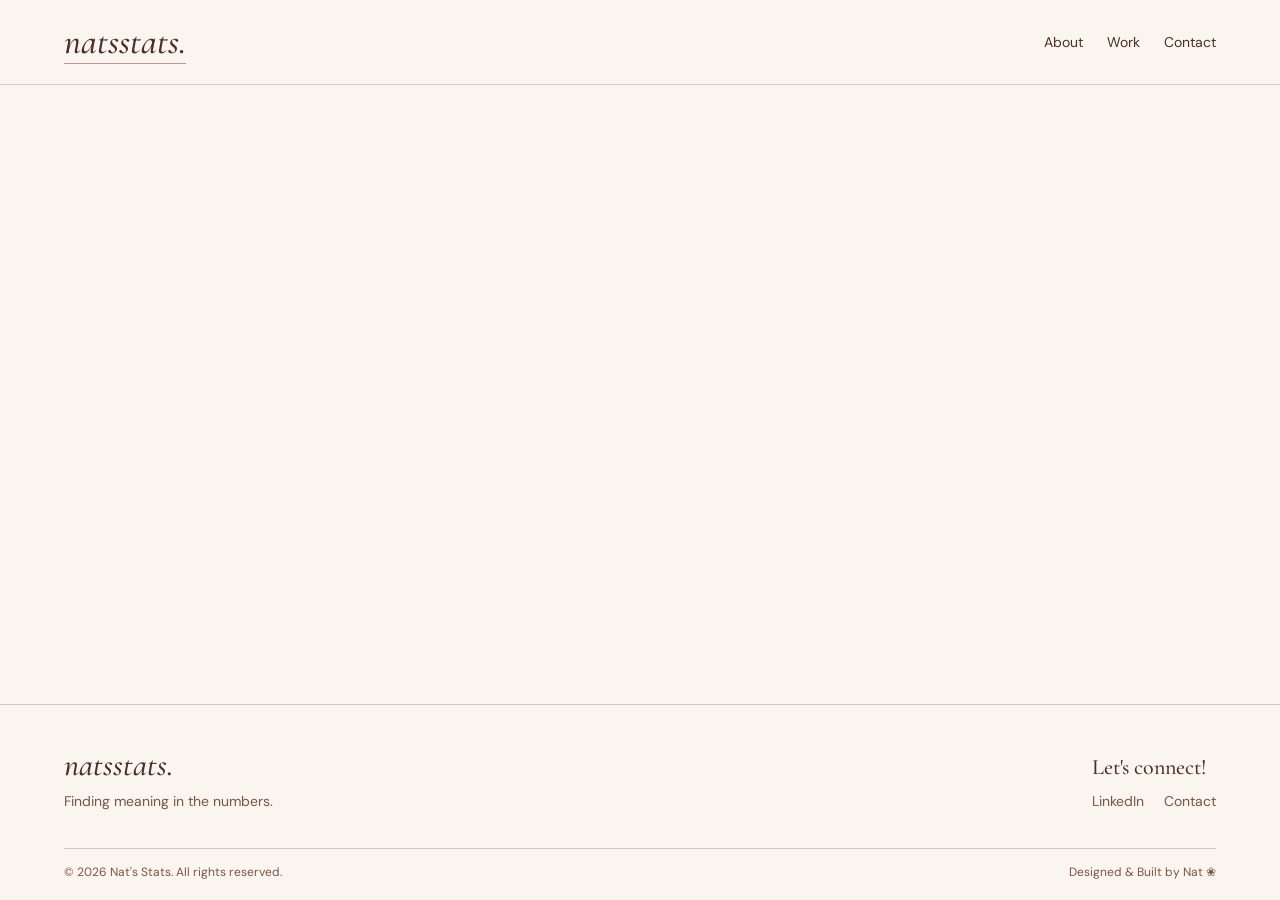
==== about.html @ cbc07042 "Main Page Format Done All pages look cohesive, have a header and footer" ====
<!DOCTYPE html>
<html lang="en">

<head>
    <meta charset="UTF-8">
    <meta name="viewport" content="width=device-width, initial-scale=1.0">

    <title>Nat's Stats | About</title>

    <link rel="stylesheet" href="/style.css">
</head>

<body>

    <div id="header"></div>

    <main>

        <!-- do stuff here -->

    </main>

    <div id="footer"></div>
    <script src="/script.js"></script>

</body>

</html>
---- style.css ----
/*
Custom Properties
*/
@import url('https://fonts.googleapis.com/css2?family=Cormorant+Garamond:ital,wght@0,400;0,500;0,600;0,700;1,400;1,500;1,600&family=DM+Sans:wght@400;500;600;700&display=swap');

:root {
    --dark-brown: #4A3028;
    --brown: #795548;
    --oat: #D8C9BC;
    --pink: #C58F9B;
    --light-pink: #EBD0D5;
    --cream: #FAF5EF;
    --white: #FFFDFC;

    --font-heading: 'Cormorant Garamond', serif;
    --font-body: 'DM Sans', sans-serif;

    --max-width: 1200px;
}

* {
    box-sizing: border-box;
}

body {
    margin: 0;
    background-color: var(--cream);
    color: var(--brown);
    font-family: var(--font-body);

    min-height: 100vh;
    display: flex;
    flex-direction: column;
}

main {
    flex: 1;
}

h1, h2, h3, h4 {
    font-family: var(--font-heading);
    color: var(--dark-brown);
    font-weight: 500;
}

a {
    color: inherit;
    text-decoration: none;
}

.container {
    max-width: var(--max-width);
    margin: 0 auto;
    padding: 0 24px;
}

/*
Header
*/

.site-header {
    border-bottom: 1px solid var(--oat);
}

.header-inner {
    display: flex;
    justify-content: space-between;
    align-items: center;
    padding-top: 20px;
    padding-bottom: 20px;
}

/*
logo
*/
.logo {
    font-family: var(--font-heading);
    font-size: 36px;
    font-weight: 500;
    font-style: italic;
    color: var(--dark-brown);

    border-bottom: 1px solid var(--pink);
}

/*
Navigation
*/

.navbar {
    display: flex;
    align-items: center;
    gap: 24px;
}

.navbar a {
    font-family: var(--font-body);
    font-size: 14px;
    color: var(--dark-brown);
    transition: color 0.2s ease;
}

.navbar a:hover {
    color: var(--brown);
    text-decoration: underline;
    text-decoration-color: var(--pink);
    text-underline-offset: 5px;
}

/*
Footer
*/

.site-footer {
    background-color: var(--cream);
    border-top: 1px solid var(--oat);
    padding: 40px 0 20px;
}

.footer-inner {
    display: flex;
    justify-content: space-between;
    align-items: center;
    gap: 30px;
    padding-bottom: 30px;
}

/*
Footer Branding
*/

.footer-logo {
    font-family: var(--font-heading);
    font-size: 32px;
    font-weight: 500;
    font-style: italic;
    color: var(--dark-brown);
}

.footer-brand p {
    font-size: 14px;
    margin: 8px 0;
}

/*
Footer Social Links
*/

.footer-socials h3 {
    font-size: 22px;
    margin: 0 0 12px;
}

.social-links {
    display: flex;
    gap: 20px;
}

.social-links a {
    font-size: 14px;
    color: var(--brown);
    transition: color 0.2s ease;
}

.social-links a:hover {
    color: var(--dark-brown);
    text-decoration: underline;
    text-decoration-color: var(--pink);
    text-underline-offset: 5px;
}

/*
Footer Bottom
*/

.footer-bottom {
    display: flex;
    justify-content: space-between;
    align-items: center;
    border-top: 1px solid var(--oat);
    padding-top: 15px;
    font-size: 12px;
}

.footer-bottom p {
    margin: 0;
}

/*
Hero
*/

.hero {
    text-align: center;
    padding: 80px 0;
}

.hero h1 {
    font-size: 60px;
    margin: 0 0 20px;
}

.hero p {
    font-size: 18px;
    line-height: 1.6;
}

.hero-image {
    width: 500px;
    max-width: 100%;
    height: auto;
    border-radius: 4px;
}


/*
Mobile
*/

@media (max-width: 600px) {
    .header-inner {
        flex-direction: column;
        gap: 16px;
    }

    .navbar {
        gap: 20px;
    }

    .logo {
        font-size: 32px;
    }

    .hero {
        padding: 50px 0;
    }

    .hero h1 {
        font-size: 42px;
    }

@media (max-width: 600px) {
    .footer-inner {
        flex-direction: column;
        text-align: center;
        gap: 24px;
    }

    .social-links {
        justify-content: center;
        flex-wrap: wrap;
    }

    .footer-bottom {
        flex-direction: column;
        text-align: center;
        gap: 10px;
    }

}
}
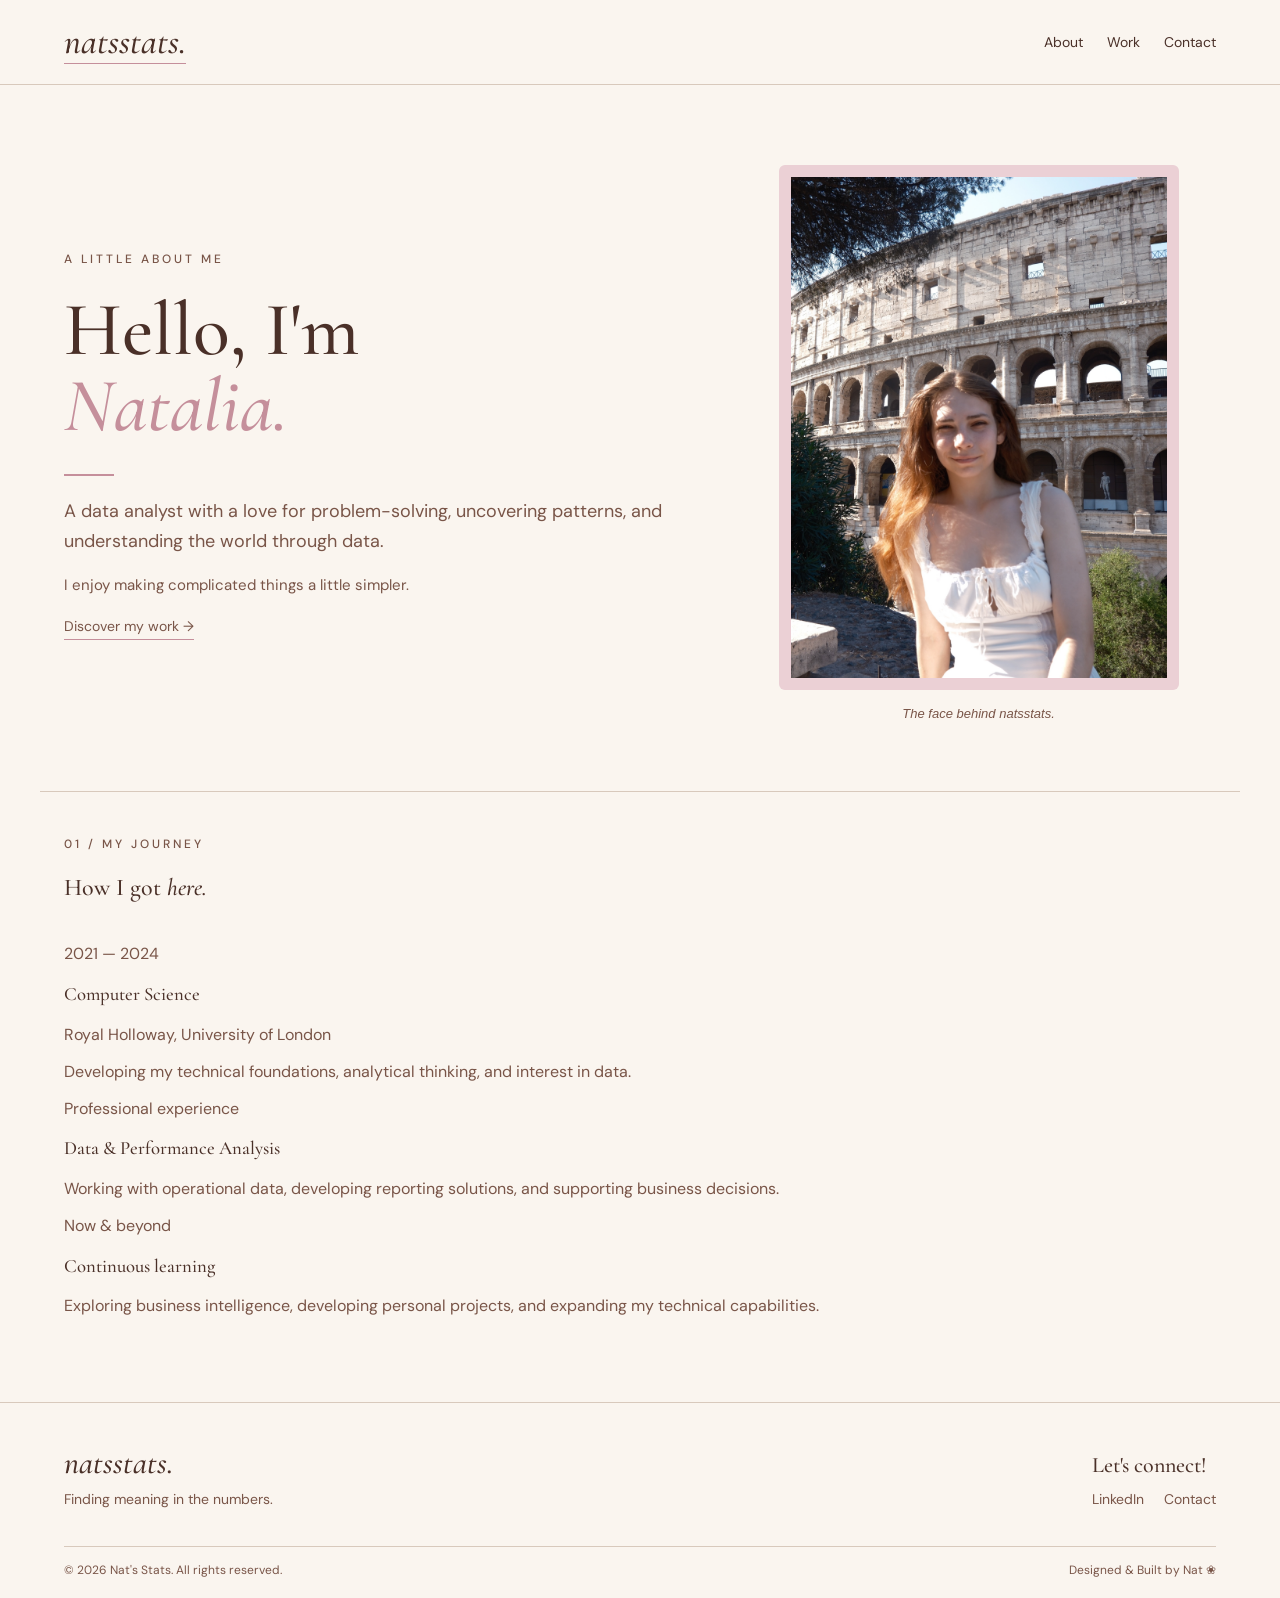
==== commit ffd7b381: "Added About Me section Picture, name, fix my journey 01 later" ====
--- a/about.html
+++ b/about.html
@@ -1,3 +1,4 @@
+
 <!DOCTYPE html>
 <html lang="en">
 
@@ -5,9 +6,9 @@
     <meta charset="UTF-8">
     <meta name="viewport" content="width=device-width, initial-scale=1.0">
 
-    <title>Nat's Stats | About</title>
+    <title>Nat's Stats | About Me</title>
 
-    <link rel="stylesheet" href="/style.css">
+    <link rel="stylesheet" href="style.css">
 </head>
 
 <body>
@@ -16,13 +17,144 @@
 
     <main>
 
-        <!-- do stuff here -->
+        <section class="about-hero container">
+
+            <div class="about-hero-content">
+
+                <span class="section-label">
+                    A little about me
+                </span>
+
+                <h1>
+                    Hello, I'm<br>
+                    <em>Natalia.</em>
+                </h1>
+
+                <div class="section-divider"></div>
+
+                <p class="about-lead">
+                    A data analyst with a love for problem-solving,
+                    uncovering patterns, and understanding the world
+                    through data.
+                </p>
+
+                <p>
+                    I enjoy making complicated things a little simpler.
+                </p>
+
+                <a href="projects.html" class="about-link">
+                    Discover my work →
+                </a>
+
+            </div>
+
+            <figure class="about-portrait">
+
+                <div class="portrait-frame">
+                    <img src="Pictures/natpic0.jpg"
+                         alt="Nat">
+                </div>
+
+                <figcaption>
+                    The face behind natsstats.
+                </figcaption>
+
+            </figure>
+
+        </section>
+
+
+        <section class="journey-section container">
+
+            <div class="journey-heading">
+
+                <span class="section-label">
+                    01 / My journey
+                </span>
+
+                <h2>How I got <em>here.</em></h2>
+
+            </div>
+
+            <div class="journey-layout">
+
+                <!-- AMELIA FLOWER ICON 1 HERE -->
+
+                <div class="journey-illustration">
+
+                    <img src="Pictures/flowericon1.jpg"
+                         alt="">
+
+                </div>
+
+
+                <div class="journey-timeline">
+
+                    <article class="journey-item">
+
+                        <span class="journey-date">
+                            2021 — 2024
+                        </span>
+
+                        <h3>Computer Science</h3>
+
+                        <span class="journey-subtitle">
+                            Royal Holloway, University of London
+                        </span>
+
+                        <p>
+                            Developing my technical foundations,
+                            analytical thinking, and interest in data.
+                        </p>
+
+                    </article>
+
+
+                    <article class="journey-item">
+
+                        <span class="journey-date">
+                            Professional experience
+                        </span>
+
+                        <h3>Data & Performance Analysis</h3>
+
+                        <p>
+                            Working with operational data,
+                            developing reporting solutions, and
+                            supporting business decisions.
+                        </p>
+
+                    </article>
+
+
+                    <article class="journey-item">
+
+                        <span class="journey-date">
+                            Now & beyond
+                        </span>
+
+                        <h3>Continuous learning</h3>
+
+                        <p>
+                            Exploring business intelligence,
+                            developing personal projects, and
+                            expanding my technical capabilities.
+                        </p>
+
+                    </article>
+
+                </div>
+
+            </div>
+
+        </section>
 
     </main>
 
     <div id="footer"></div>
-    <script src="/script.js"></script>
+
+    <script src="script.js"></script>
 
 </body>
 
-</html>+</html>
--- a/style.css
+++ b/style.css
@@ -213,6 +213,208 @@
 }
 
 
+
+/*
+Contact Page
+*/
+
+.contact-section {
+    padding: 80px 0;
+}
+
+.contact-intro {
+    max-width: 650px;
+    margin: 0 auto 50px;
+    text-align: center;
+}
+
+.section-label {
+    font-family: var(--font-body);
+    font-size: 12px;
+    font-weight: 500;
+    text-transform: uppercase;
+    letter-spacing: 3px;
+    color: var(--brown);
+}
+
+.contact-intro h1 {
+    font-size: 64px;
+    margin: 16px 0;
+}
+
+.section-divider {
+    width: 50px;
+    height: 2px;
+    background-color: var(--pink);
+    margin: 24px auto;
+}
+
+.contact-intro p {
+    font-size: 17px;
+    line-height: 1.8;
+}
+
+
+/*
+Contact Cards
+*/
+
+.contact-grid {
+    display: grid;
+    grid-template-columns: repeat(2, 1fr);
+    gap: 24px;
+    max-width: 850px;
+    margin: 0 auto;
+}
+
+.contact-card {
+    display: flex;
+    flex-direction: column;
+    align-items: center;
+    text-align: center;
+
+    background-color: var(--white);
+    border: 1px solid var(--oat);
+    border-radius: 4px;
+
+    padding: 40px 24px;
+
+    transition: transform 0.25s ease,
+                border-color 0.25s ease,
+                box-shadow 0.25s ease;
+}
+
+.contact-card:hover {
+    transform: translateY(-4px);
+    border-color: var(--pink);
+    box-shadow: 0 8px 24px rgba(74, 48, 40, 0.06);
+}
+
+.contact-card h2 {
+    font-size: 32px;
+    margin: 0 0 12px;
+}
+
+.contact-card p {
+    font-size: 14px;
+    line-height: 1.6;
+    margin: 0 0 24px;
+}
+
+.contact-link {
+    font-size: 14px;
+    margin-top: auto;
+    padding-bottom: 4px;
+    border-bottom: 1px solid var(--pink);
+}
+
+.contact-card:focus-visible {
+    outline: 2px solid var(--brown);
+    outline-offset: 4px;
+}
+
+
+/*
+About Me
+*/
+
+.about-hero {
+    display: grid;
+    grid-template-columns: 1.3fr 1fr;
+    align-items: center;
+    gap: 60px;
+
+    padding-top: 80px;
+    padding-bottom: 70px;
+}
+
+.about-hero-content {
+    max-width: 600px;
+}
+
+.about-hero-content h1 {
+    font-size: 76px;
+    line-height: 1;
+    margin: 24px 0;
+}
+
+.about-hero-content h1 em {
+    color: var(--pink);
+    font-style: italic;
+}
+
+.about-hero-content .section-divider {
+    margin: 30px 0 20px;
+}
+
+.about-hero-content p {
+    font-size: 15px;
+    line-height: 1.7;
+    margin: 0 0 16px;
+}
+
+.about-hero-content .about-lead {
+    font-size: 18px;
+    line-height: 1.7;
+}
+
+.about-link {
+    display: inline-block;
+
+    font-size: 14px;
+    padding-bottom: 4px;
+    border-bottom: 1px solid var(--pink);
+
+    transition: color 0.2s ease;
+}
+
+.about-link:hover {
+    color: var(--dark-brown);
+}
+
+.journey-section {
+    border-top: 1px solid var(--oat);
+
+    padding-top: 40px;
+    padding-bottom: 70px;
+}
+
+/*
+About Me - Picture
+*/
+
+.about-portrait {
+    width: 100%;
+    max-width: 400px;
+    margin: 0 auto;
+}
+
+.portrait-frame {
+    background-color: var(--light-pink);
+    padding: 12px;
+    border-radius: 6px;
+}
+
+.portrait-frame img {
+    display: block;
+    width: 100%;
+    aspect-ratio: 3 / 4;
+
+    object-fit: cover;
+    object-position: center;
+
+    background-color: var(--white);
+}
+
+.about-portrait figcaption {
+    font-size: 13px;
+    font-style: italic;
+    text-align: center;
+
+    margin-top: 16px;
+}
+
+
 /*
 Mobile
 */
@@ -239,7 +441,6 @@
         font-size: 42px;
     }
 
-@media (max-width: 600px) {
     .footer-inner {
         flex-direction: column;
         text-align: center;
@@ -257,5 +458,75 @@
         gap: 10px;
     }
 
-}
+    .contact-section {
+        padding: 50px 0;
+    }
+
+    .contact-intro h1 {
+        font-size: 44px;
+    }
+
+    .contact-intro p {
+        font-size: 15px;
+    }
+
+    .contact-grid {
+        grid-template-columns: 1fr;
+        gap: 16px;
+    }
+
+    .contact-card {
+        padding: 30px 20px;
+    }
+
+    .about-hero {
+        grid-template-columns: 1fr;
+        gap: 35px;
+
+        padding-top: 50px;
+        padding-bottom: 50px;
+    }
+
+    .about-hero-content h1 {
+        font-size: 56px;
+    }
+
+    .about-hero-content .about-lead {
+        font-size: 16px;
+    }
+
+    .about-portrait {
+        max-width: 280px;
+    }
+
+    .journey-section {
+        padding-top: 30px;
+        padding-bottom: 50px;
+    }
+
+    .journey-heading h2 {
+        font-size: 36px;
+    }
+
+    .journey-layout {
+        grid-template-columns: 1fr;
+        gap: 30px;
+    }
+
+    .journey-illustration img {
+        max-width: 140px;
+    }
+
+    .journey-item {
+        padding-left: 16px;
+    }
+
+    .journey-item h3 {
+        font-size: 18px;
+    }
+
+    .journey-item p {
+        font-size: 14px;
+    }
+
 }
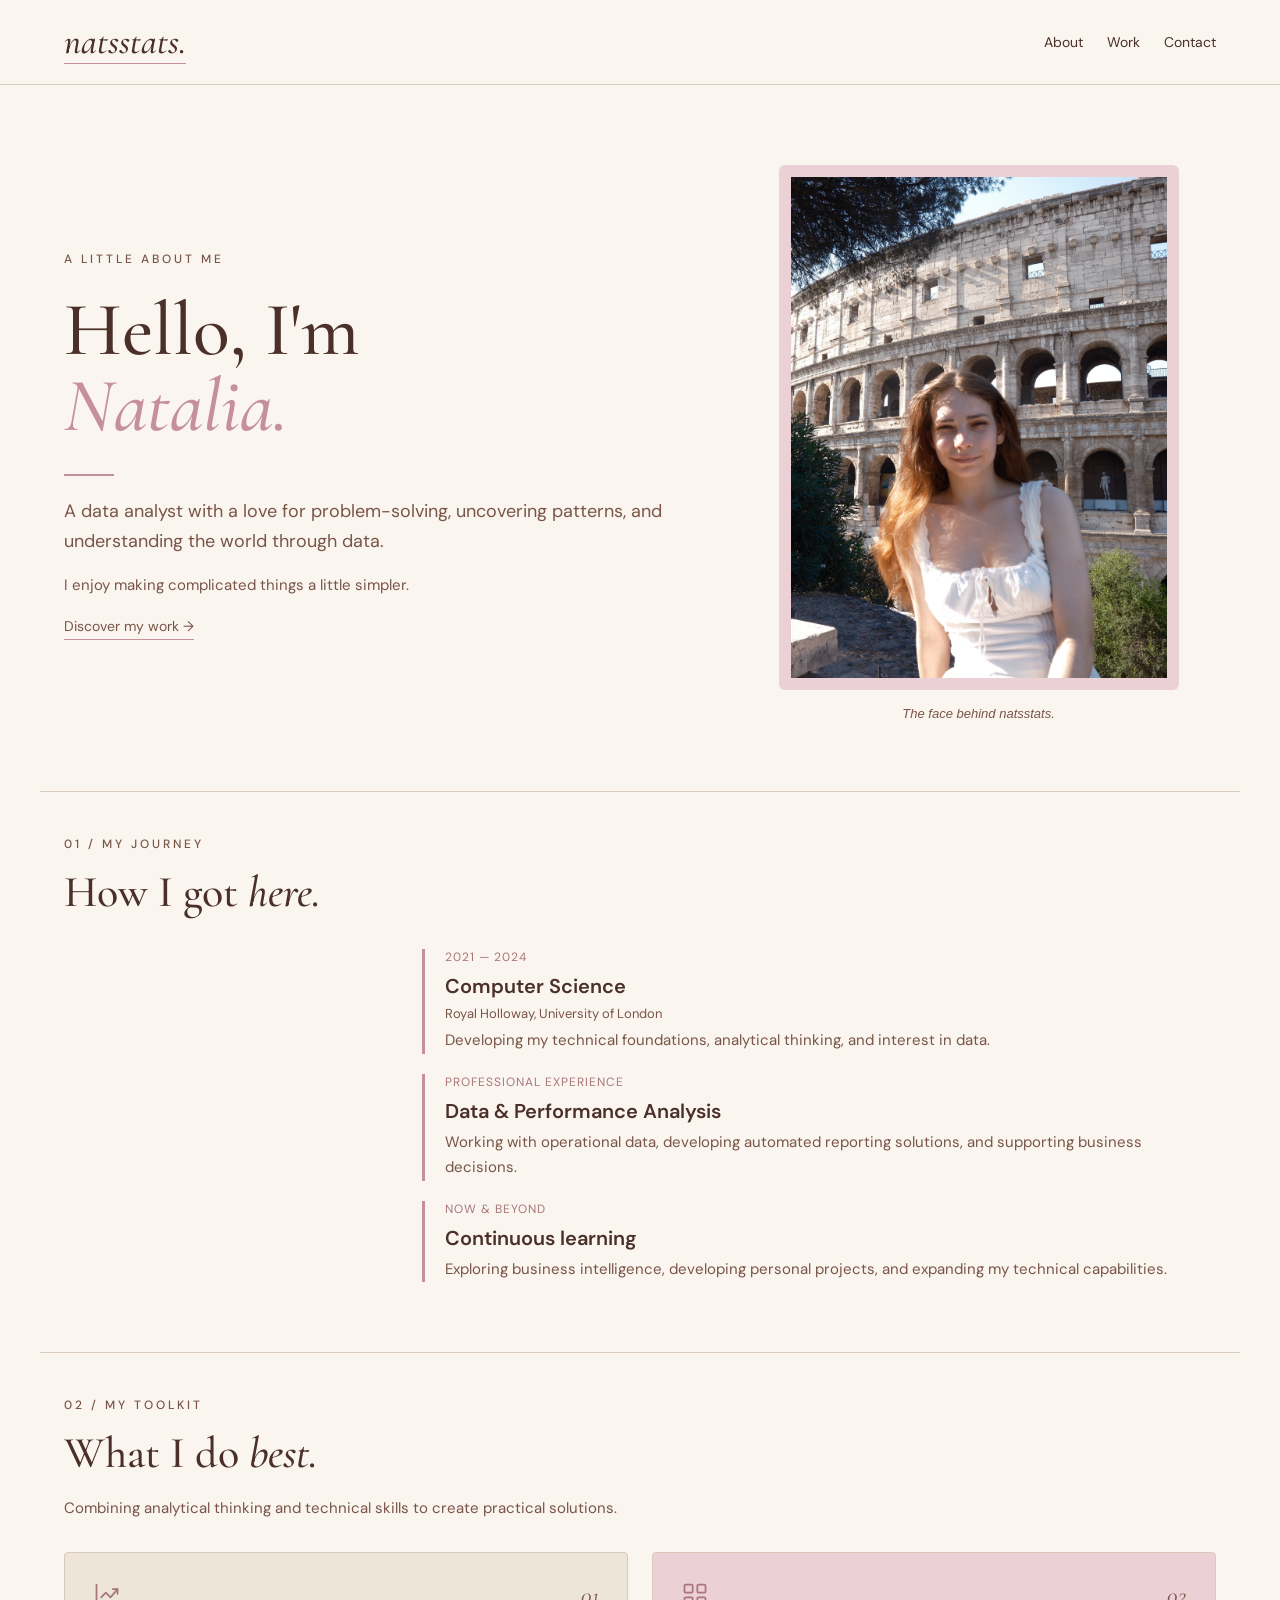
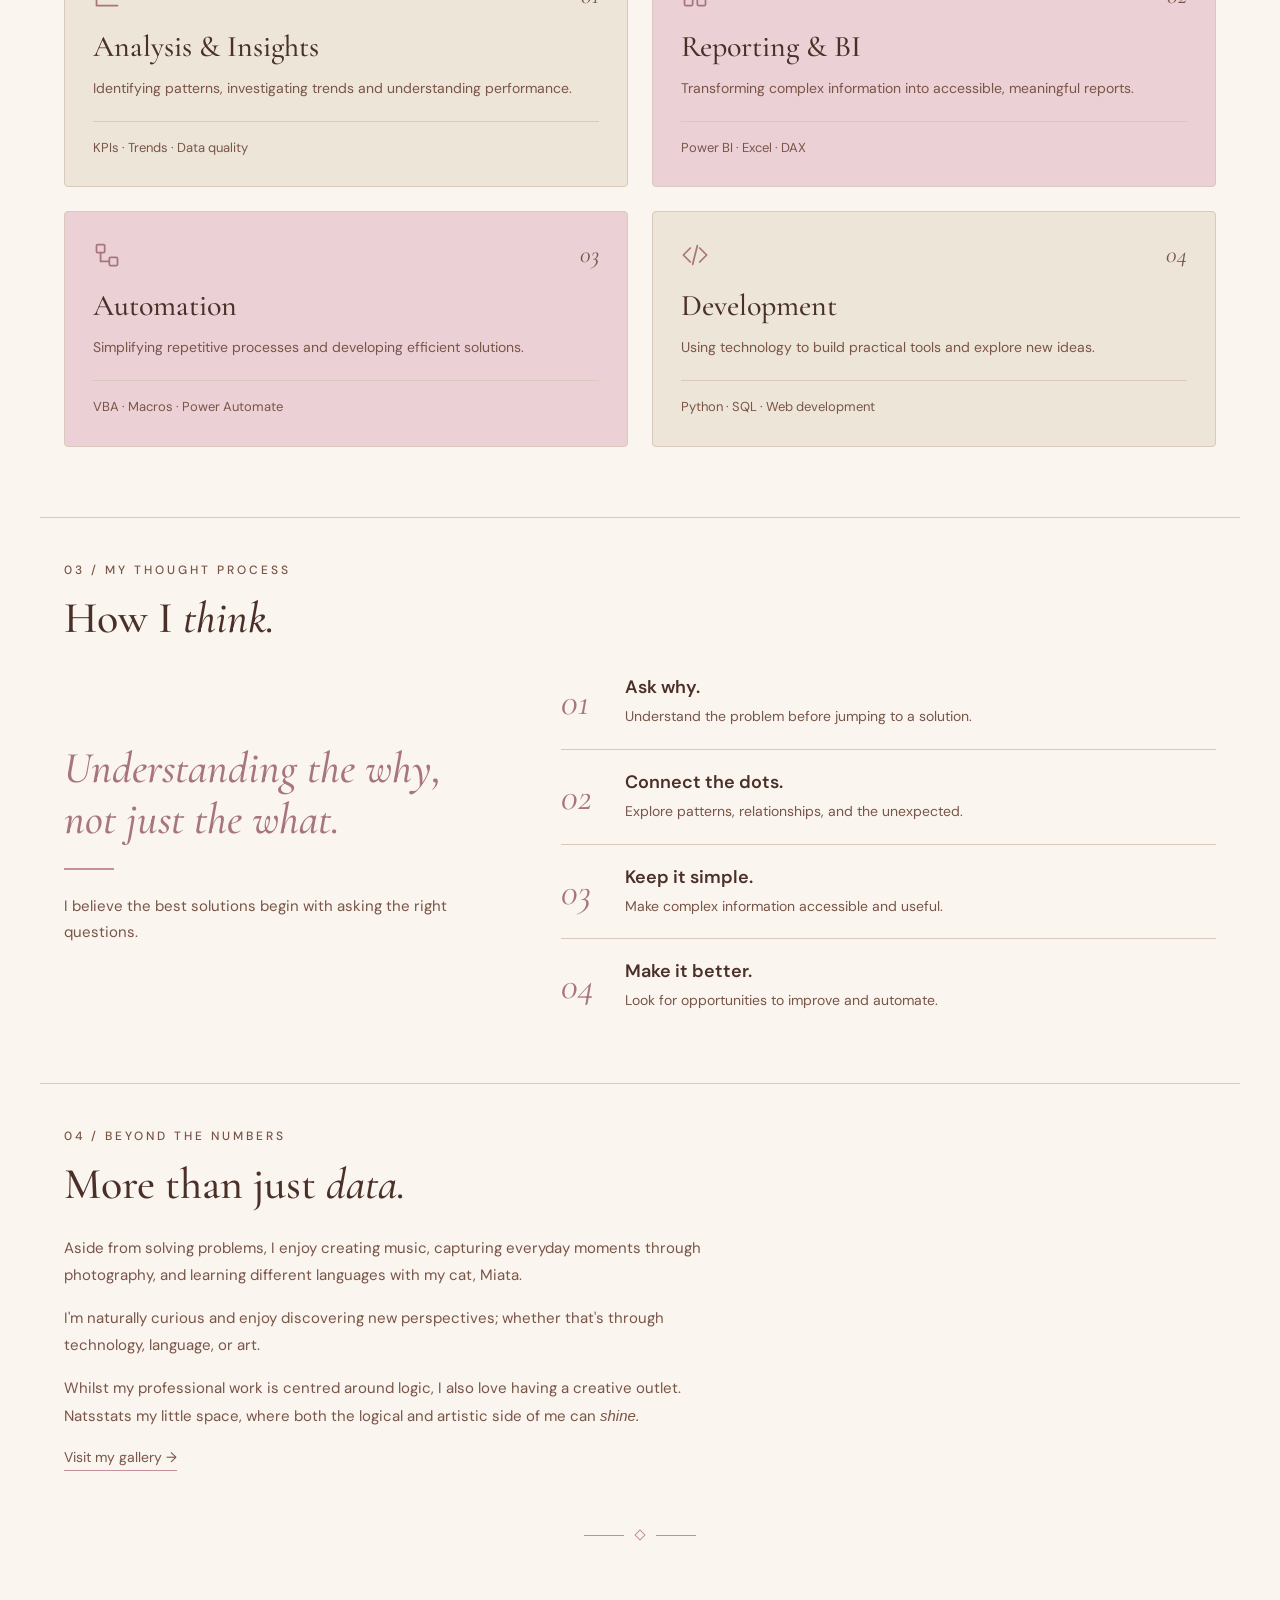
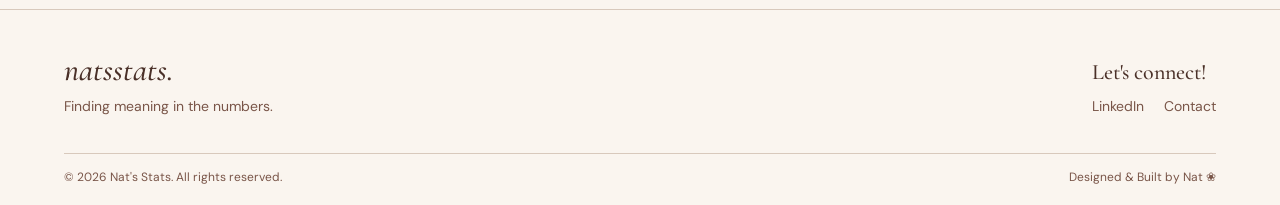
==== commit 3f76cf6e: "About Me updated Just needs two icons" ====
--- a/about.html
+++ b/about.html
@@ -120,7 +120,7 @@
 
                         <p>
                             Working with operational data,
-                            developing reporting solutions, and
+                            developing automated reporting solutions, and
                             supporting business decisions.
                         </p>
 
@@ -149,6 +149,294 @@
 
         </section>
 
+        <section class="about-section container">
+
+            <div class="about-section-heading">
+
+                <span class="section-label">
+                    02 / My toolkit
+                </span>
+
+                <h2>What I do <em>best.</em></h2>
+
+                <p>
+                    Combining analytical thinking and technical
+                    skills to create practical solutions.
+                </p>
+
+            </div>
+
+            <div class="toolkit-grid">
+
+                <article class="toolkit-card">
+
+                    <div class="toolkit-card-top">
+
+                        <svg class="toolkit-icon" viewBox="0 0 24 24"
+                            aria-hidden="true">
+                            <path d="M3 3v18h18"/>
+                            <path d="m7 14 4-4 4 4 6-7"/>
+                            <path d="M17 7h4v4"/>
+                        </svg>
+
+                        <span class="toolkit-number">01</span>
+
+                    </div>
+
+                    <h3>Analysis &amp; Insights</h3>
+
+                    <p>
+                        Identifying patterns, investigating trends
+                        and understanding performance.
+                    </p>
+
+                    <div class="toolkit-skills">
+                        KPIs · Trends · Data quality
+                    </div>
+
+                </article>
+
+
+                <article class="toolkit-card">
+
+                    <div class="toolkit-card-top">
+
+                        <svg class="toolkit-icon" viewBox="0 0 24 24"
+                            aria-hidden="true">
+                            <rect x="3" y="3" width="7" height="7" rx="1"/>
+                            <rect x="14" y="3" width="7" height="7" rx="1"/>
+                            <rect x="3" y="14" width="7" height="7" rx="1"/>
+                            <rect x="14" y="14" width="7" height="7" rx="1"/>
+                        </svg>
+
+                        <span class="toolkit-number">02</span>
+
+                    </div>
+
+                    <h3>Reporting &amp; BI</h3>
+
+                    <p>
+                        Transforming complex information into
+                        accessible, meaningful reports.
+                    </p>
+
+                    <div class="toolkit-skills">
+                        Power BI · Excel · DAX
+                    </div>
+
+                </article>
+
+
+                <article class="toolkit-card">
+
+                    <div class="toolkit-card-top">
+
+                        <svg class="toolkit-icon" viewBox="0 0 24 24"
+                            aria-hidden="true">
+                            <rect x="3" y="3" width="7" height="7" rx="1"/>
+                            <rect x="14" y="14" width="7" height="7" rx="1"/>
+                            <path d="M6.5 10v7.5H14"/>
+                        </svg>
+
+                        <span class="toolkit-number">03</span>
+
+                    </div>
+
+                    <h3>Automation</h3>
+
+                    <p>
+                        Simplifying repetitive processes and
+                        developing efficient solutions.
+                    </p>
+
+                    <div class="toolkit-skills">
+                        VBA · Macros · Power Automate
+                    </div>
+
+                </article>
+
+
+                <article class="toolkit-card">
+
+                    <div class="toolkit-card-top">
+
+                        <svg class="toolkit-icon" viewBox="0 0 24 24"
+                            aria-hidden="true">
+                            <path d="m8 6-6 6 6 6"/>
+                            <path d="m16 6 6 6-6 6"/>
+                            <path d="m14 4-4 16"/>
+                        </svg>
+
+                        <span class="toolkit-number">04</span>
+
+                    </div>
+
+                    <h3>Development</h3>
+
+                    <p>
+                        Using technology to build practical
+                        tools and explore new ideas.
+                    </p>
+
+                    <div class="toolkit-skills">
+                        Python · SQL · Web development
+                    </div>
+
+                </article>
+
+            </div>
+
+        </section>
+
+        <section class="about-section container">
+
+            <div class="about-section-heading">
+
+                <span class="section-label">
+                    03 / My Thought Process
+                </span>
+
+                <h2>How I <em>think.</em></h2>
+
+            </div>
+
+            <div class="thinking-layout">
+
+                <div class="thinking-intro">
+
+                    <blockquote>
+                        Understanding the why,
+                        not just the what.
+                    </blockquote>
+
+                    <div class="section-divider"></div>
+
+                    <p>
+                        I believe the best solutions begin
+                        with asking the right questions.
+                    </p>
+
+                </div>
+
+                <div class="thinking-steps">
+
+                    <article class="thinking-step">
+
+                        <span class="thinking-number">01</span>
+
+                        <div>
+                            <h3>Ask why.</h3>
+                            <p>
+                                Understand the problem before
+                                jumping to a solution.
+                            </p>
+                        </div>
+
+                    </article>
+
+
+                    <article class="thinking-step">
+
+                        <span class="thinking-number">02</span>
+
+                        <div>
+                            <h3>Connect the dots.</h3>
+                            <p>
+                                Explore patterns, relationships,
+                                and the unexpected.
+                            </p>
+                        </div>
+
+                    </article>
+
+
+                    <article class="thinking-step">
+
+                        <span class="thinking-number">03</span>
+
+                        <div>
+                            <h3>Keep it simple.</h3>
+                            <p>
+                                Make complex information
+                                accessible and useful.
+                            </p>
+                        </div>
+
+                    </article>
+
+
+                    <article class="thinking-step">
+
+                        <span class="thinking-number">04</span>
+
+                        <div>
+                            <h3>Make it better.</h3>
+                            <p>
+                                Look for opportunities to
+                                improve and automate.
+                            </p>
+                        </div>
+
+                    </article>
+
+                </div>
+
+            </div>
+
+        </section>
+
+        <section class="about-section container">
+
+            <div class="personal-layout">
+
+                <div class="personal-content">
+
+                    <div class="about-section-heading">
+
+                        <span class="section-label">
+                            04 / Beyond the numbers
+                        </span>
+
+                        <h2>More than just <em>data.</em></h2>
+
+                    </div>
+
+                    <p>
+                        Aside from solving problems, I enjoy creating music,
+                        capturing everyday moments through photography,
+                        and learning different languages with my cat, Miata.
+                    </p>
+
+                    <p>
+                        I'm naturally curious and enjoy discovering new perspectives;
+                        whether that's through technology, language, or art.
+                    </p>
+
+                    <p>
+                        Whilst my professional work is centred around logic, I also love having a creative outlet.
+                        Natsstats my little space, where both the logical and artistic side of me can <em>shine.</em>
+                    </p>
+
+                    <a href="through-my-lens.html" class="about-link">
+                        Visit my gallery →
+                    </a>
+
+                </div>
+
+                <div class="personal-illustration">
+
+                    <img src="Pictures/flowericon2.jpg" alt="">
+
+                </div>
+
+            </div>
+
+            <div class="decorative-divider" aria-hidden="true">
+                <span></span>
+            </div>
+
+        </section>
+
     </main>
 
     <div id="footer"></div>
--- a/style.css
+++ b/style.css
@@ -11,6 +11,8 @@
     --light-pink: #EBD0D5;
     --cream: #FAF5EF;
     --white: #FFFDFC;
+    --sand: #EDE5D8;
+    --mauve: #A8757D;
 
     --font-heading: 'Cormorant Garamond', serif;
     --font-body: 'DM Sans', sans-serif;
@@ -379,10 +381,6 @@
     padding-bottom: 70px;
 }
 
-/*
-About Me - Picture
-*/
-
 .about-portrait {
     width: 100%;
     max-width: 400px;
@@ -414,6 +412,307 @@
     margin-top: 16px;
 }
 
+.journey-heading {
+    margin-bottom: 30px;
+}
+
+.journey-heading h2 {
+    font-size: 44px;
+    margin: 12px 0 0;
+}
+
+.journey-layout {
+    display: grid;
+    grid-template-columns: 1fr 2.5fr;
+    align-items: center;
+    gap: 40px;
+}
+
+.journey-illustration {
+    display: flex;
+    justify-content: center;
+    align-items: center;
+}
+
+.journey-illustration img {
+    display: block;
+    width: 100%;
+    max-width: 280px;
+    height: auto;
+}
+
+.journey-timeline {
+    display: flex;
+    flex-direction: column;
+    gap: 20px;
+}
+
+.journey-item {
+    border-left: 3px solid var(--pink);
+    padding-left: 20px;
+}
+
+.journey-date {
+    display: block;
+    font-size: 12px;
+    text-transform: uppercase;
+    letter-spacing: 1px;
+    color: var(--mauve);
+    margin-bottom: 8px;
+}
+
+.journey-item h3 {
+    font-family: var(--font-body);
+    font-size: 20px;
+    font-weight: 600;
+    margin: 0 0 6px;
+}
+
+.journey-subtitle {
+    display: block;
+    font-size: 13px;
+    margin-bottom: 6px;
+}
+
+.journey-item p {
+    font-size: 15px;
+    line-height: 1.7;
+    margin: 0;
+}
+
+.about-section {
+    border-top: 1px solid var(--oat);
+    padding-top: 40px;
+    padding-bottom: 70px;
+}
+
+.about-section-heading {
+    margin-bottom: 30px;
+}
+
+.about-section-heading h2 {
+    font-size: 44px;
+    margin: 12px 0 0;
+}
+
+.about-section-heading h2 em {
+    font-style: italic;
+}
+
+.about-section-heading p {
+    font-size: 15px;
+    line-height: 1.7;
+    max-width: 650px;
+    margin: 16px 0 0;
+}
+
+.toolkit-grid {
+    display: grid;
+    grid-template-columns: repeat(2, 1fr);
+    gap: 24px;
+}
+
+.toolkit-card {
+    display: flex;
+    flex-direction: column;
+
+    background-color: var(--sand);
+    border: 1px solid var(--oat);
+    border-radius: 4px;
+
+    padding: 28px;
+
+    transition: transform 0.25s ease,
+                box-shadow 0.25s ease;
+}
+
+.toolkit-card:nth-child(2),
+.toolkit-card:nth-child(3) {
+    background-color: var(--light-pink);
+}
+
+.toolkit-card:hover {
+    transform: translateY(-4px);
+    box-shadow: 0 8px 24px rgba(74, 48, 40, 0.06);
+}
+
+.toolkit-card-top {
+    display: flex;
+    justify-content: space-between;
+    align-items: center;
+
+    margin-bottom: 18px;
+}
+
+.toolkit-icon {
+    width: 28px;
+    height: 28px;
+
+    fill: none;
+    stroke: var(--mauve);
+    stroke-width: 1.5;
+    stroke-linecap: round;
+    stroke-linejoin: round;
+}
+
+.toolkit-number {
+    font-family: var(--font-heading);
+    font-size: 24px;
+    font-style: italic;
+    color: var(--brown);
+}
+
+.toolkit-card h3 {
+    font-size: 30px;
+    margin: 0 0 12px;
+}
+
+.toolkit-card p {
+    font-size: 14px;
+    line-height: 1.7;
+    margin: 0 0 20px;
+}
+
+.toolkit-skills {
+    border-top: 1px solid var(--oat);
+    padding-top: 16px;
+    margin-top: auto;
+
+    font-size: 13px;
+    line-height: 1.6;
+}
+
+.thinking-layout {
+    display: grid;
+    grid-template-columns: 1fr 1.5fr;
+    align-items: center;
+    gap: 60px;
+}
+
+.thinking-intro blockquote {
+    font-family: var(--font-heading);
+    font-size: 44px;
+    font-weight: 500;
+    font-style: italic;
+    line-height: 1.15;
+
+    color: var(--mauve);
+    margin: 0;
+}
+
+.thinking-intro .section-divider {
+    margin: 24px 0;
+}
+
+.thinking-intro p {
+    font-size: 15px;
+    line-height: 1.7;
+    margin: 0;
+}
+
+.thinking-step {
+    display: flex;
+    align-items: center;
+    gap: 24px;
+
+    border-bottom: 1px solid var(--oat);
+    padding: 20px 0;
+}
+
+.thinking-step:first-child {
+    padding-top: 0;
+}
+
+.thinking-step:last-child {
+    border-bottom: none;
+    padding-bottom: 0;
+}
+
+.thinking-number {
+    font-family: var(--font-heading);
+    font-size: 38px;
+    font-style: italic;
+    color: var(--mauve);
+
+    flex-shrink: 0;
+    min-width: 40px;
+}
+
+.thinking-step h3 {
+    font-family: var(--font-body);
+    font-size: 18px;
+    font-weight: 600;
+    margin: 0 0 6px;
+}
+
+.thinking-step p {
+    font-size: 14px;
+    line-height: 1.7;
+    margin: 0;
+}
+
+.personal-layout {
+    display: grid;
+    grid-template-columns: 2.5fr 1fr;
+    align-items: center;
+    gap: 60px;
+}
+
+.personal-content {
+    max-width: 650px;
+}
+
+.personal-content .about-section-heading {
+    margin-bottom: 24px;
+}
+
+.personal-content p {
+    font-size: 15px;
+    line-height: 1.8;
+    margin: 0 0 16px;
+}
+
+.personal-illustration {
+    display: flex;
+    justify-content: center;
+    align-items: center;
+}
+
+.personal-illustration img {
+    display: block;
+    width: 100%;
+    max-width: 240px;
+    height: auto;
+}
+
+
+/*
+Decorative Divider
+*/
+
+.decorative-divider {
+    display: flex;
+    align-items: center;
+    justify-content: center;
+    gap: 12px;
+
+    margin-top: 60px;
+}
+
+.decorative-divider::before,
+.decorative-divider::after {
+    content: "";
+    width: 40px;
+    height: 1px;
+    background-color: var(--pink);
+}
+
+.decorative-divider span {
+    width: 8px;
+    height: 8px;
+    border: 1px solid var(--pink);
+    transform: rotate(45deg);
+}
 
 /*
 Mobile
@@ -529,4 +828,69 @@
         font-size: 14px;
     }
 
+    .about-section {
+        padding-top: 30px;
+        padding-bottom: 50px;
+    }
+
+    .about-section-heading h2 {
+        font-size: 36px;
+    }
+
+    .about-section-heading {
+        margin-bottom: 24px;
+    }
+
+    .toolkit-grid {
+        grid-template-columns: 1fr;
+        gap: 16px;
+    }
+
+    .toolkit-card {
+        padding: 24px;
+    }
+
+    .toolkit-card h3 {
+        font-size: 28px;
+    }
+
+    .toolkit-card:nth-child(3) {
+        background-color: var(--sand);
+    }
+
+    .toolkit-card:nth-child(4) {
+        background-color: var(--light-pink);
+    }
+
+    .thinking-layout {
+        grid-template-columns: 1fr;
+        gap: 35px;
+    }
+
+    .thinking-intro blockquote {
+        font-size: 36px;
+    }
+
+    .thinking-step {
+        gap: 16px;
+    }
+
+    .thinking-number {
+        font-size: 32px;
+        min-width: 32px;
+    }
+
+    .personal-layout {
+        grid-template-columns: 1fr;
+        gap: 30px;
+    }
+
+    .personal-illustration img {
+        max-width: 140px;
+    }
+
+    .decorative-divider {
+        margin-top: 35px;
+    }
+
 }
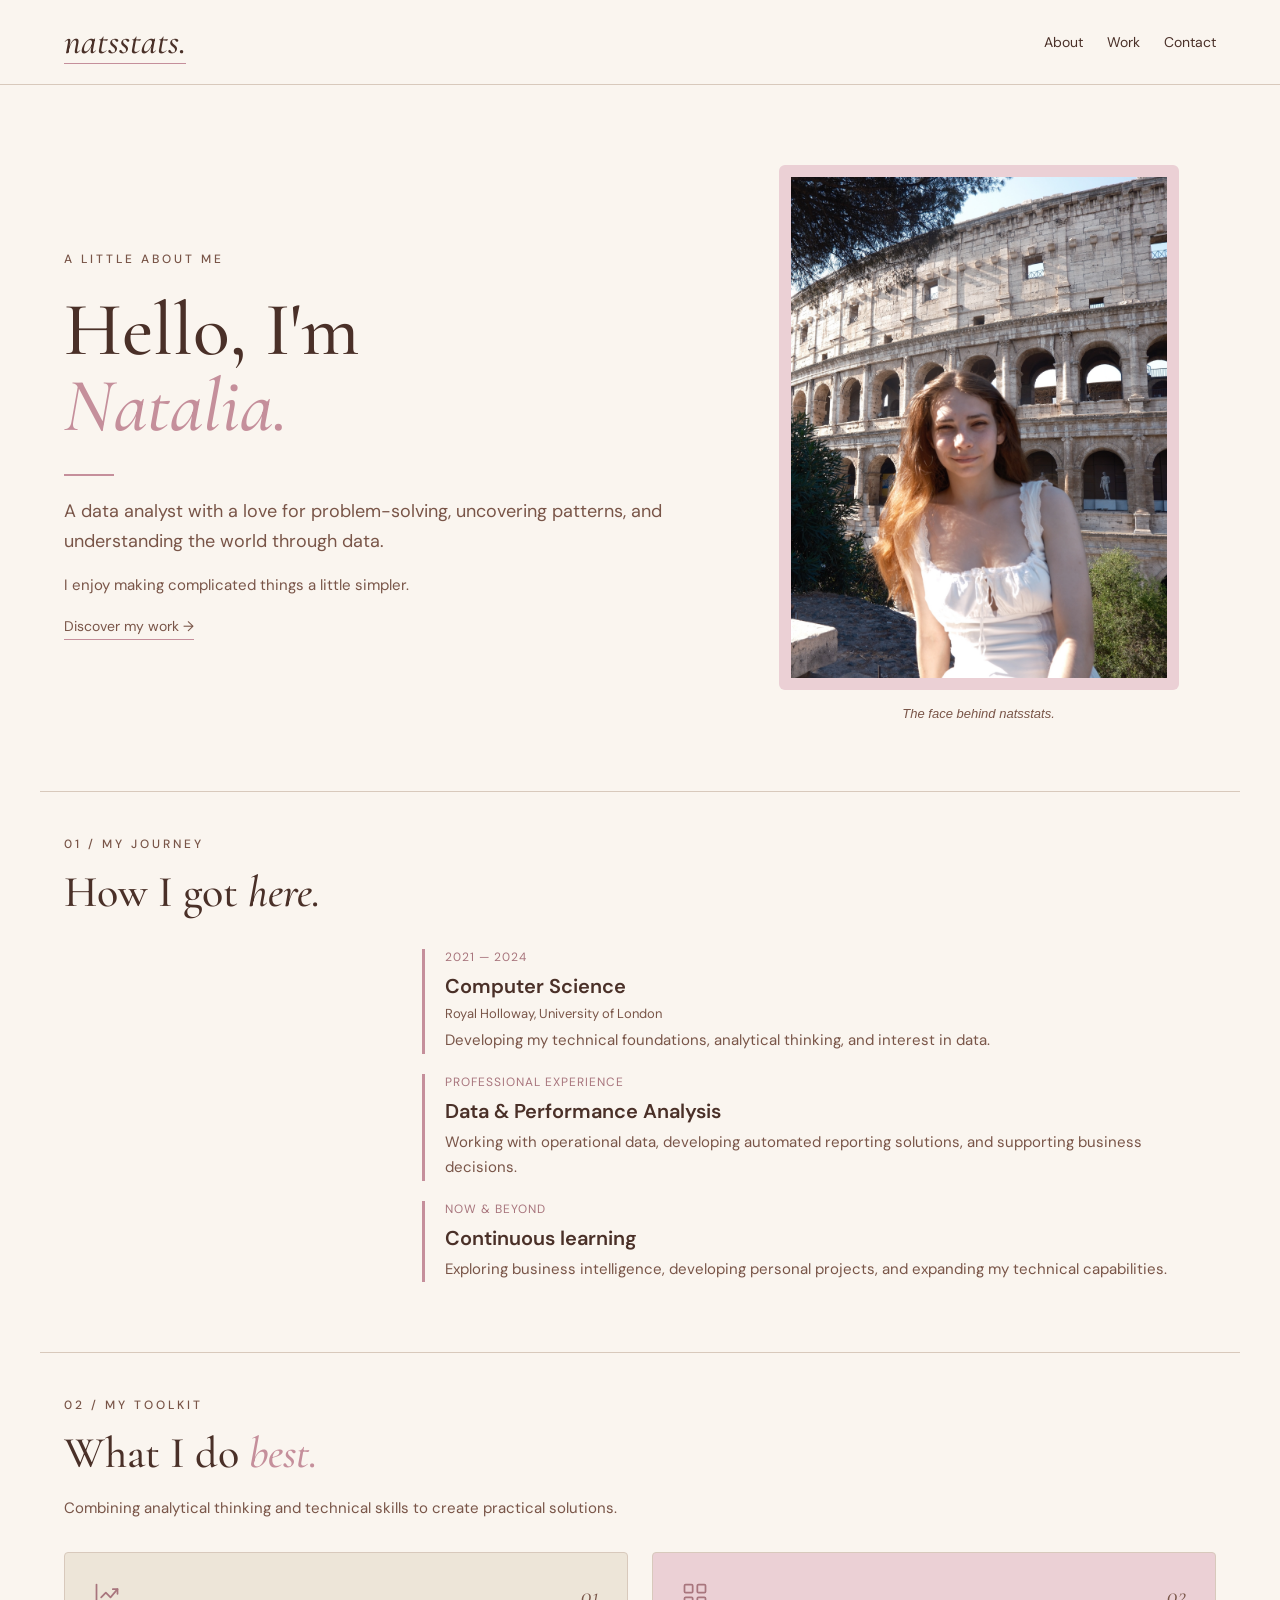
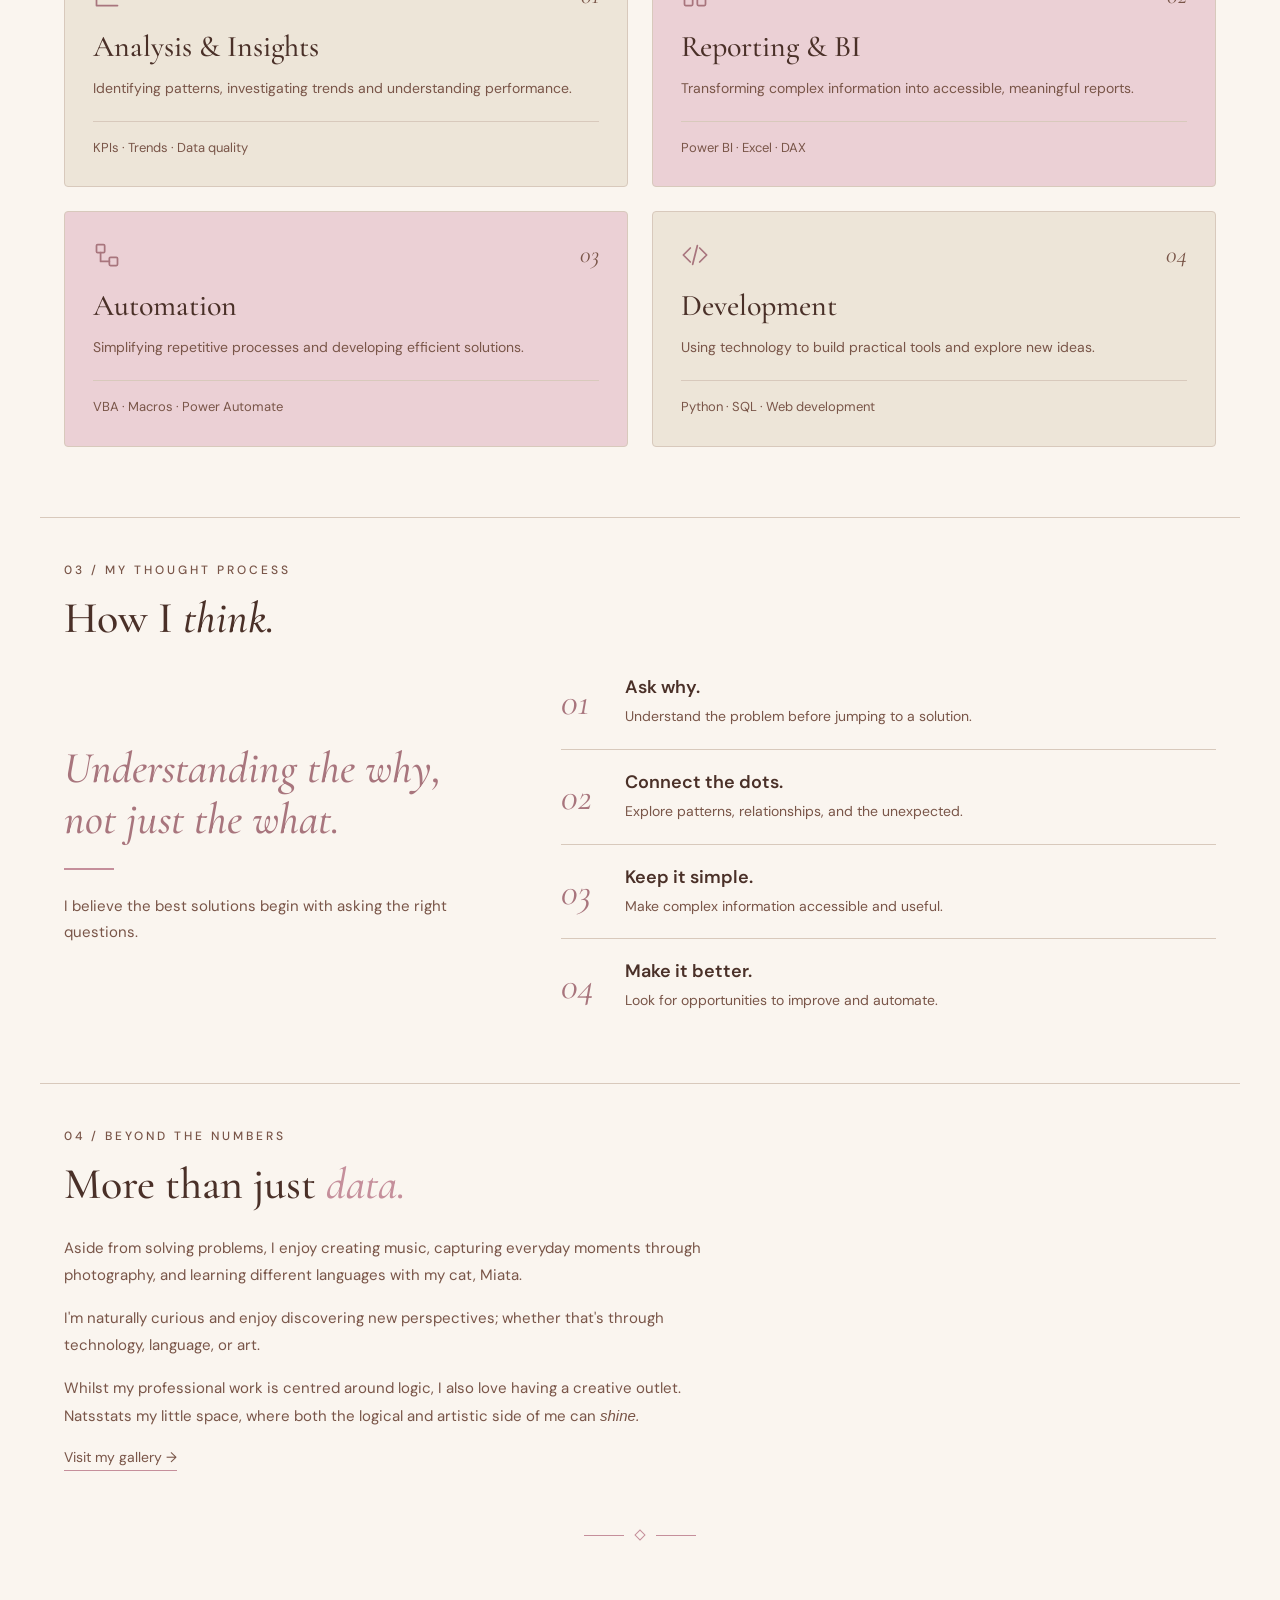
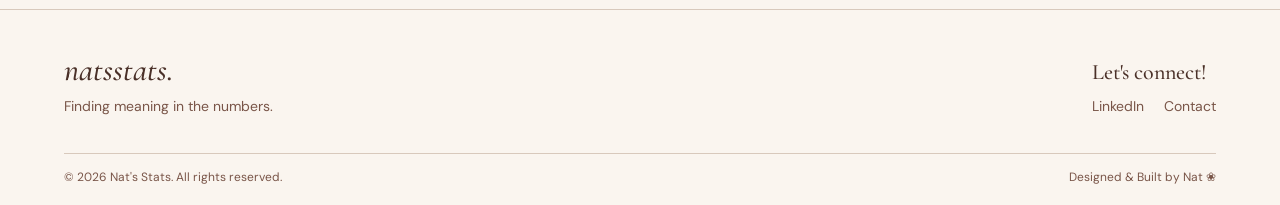
==== commit 2eaa02d4: "Added pink emphasis class Makes words I want pink" ====
--- a/about.html
+++ b/about.html
@@ -157,7 +157,7 @@
                     02 / My toolkit
                 </span>
 
-                <h2>What I do <em>best.</em></h2>
+                <h2>What I do <em class="pink-emphasis">best.</em></h2>
 
                 <p>
                     Combining analytical thinking and technical
@@ -397,7 +397,7 @@
                             04 / Beyond the numbers
                         </span>
 
-                        <h2>More than just <em>data.</em></h2>
+                        <h2>More than just <em class="pink-emphasis">data.</em></h2>
 
                     </div>
 
@@ -445,4 +445,4 @@
 
 </body>
 
-</html>
+</html>
--- a/style.css
+++ b/style.css
@@ -714,9 +714,144 @@
     transform: rotate(45deg);
 }
 
+
+/*
+Gallery - Through My Lens
+*/
+
+.gallery-page {
+    width: 100%;
+    padding-top: 30px;
+    padding-bottom: 70px;
+}
+
+.gallery-back {
+    display: inline-block;
+    font-size: 13px;
+    color: var(--brown);
+}
+
+.gallery-back:hover {
+    text-decoration: underline;
+    text-decoration-color: var(--pink);
+    text-underline-offset: 5px;
+}
+
+
+/*
+Gallery Introduction
+*/
+
+.gallery-intro {
+    max-width: 650px;
+    margin: 0 auto;
+    padding: 50px 0 60px;
+    text-align: center;
+}
+
+.gallery-intro h1 {
+    font-size: 76px;
+    line-height: 1.1;
+    margin: 20px 0;
+}
+
+.gallery-intro h1 em {
+    color: var(--pink);
+}
+
+.gallery-intro p {
+    font-size: 15px;
+    line-height: 1.8;
+    margin: 12px 0;
+}
+
+.gallery-intro .gallery-lead {
+    font-family: var(--font-heading);
+    font-size: 28px;
+    font-style: italic;
+    color: var(--dark-brown);
+}
+
+
+/*
+Gallery
+*/
+
+.gallery-grid {
+    column-count: 3;
+    column-gap: 24px;
+
+    border-top: 1px solid var(--oat);
+    padding-top: 35px;
+}
+
+.gallery-item {
+    break-inside: avoid;
+    margin: 0 0 32px;
+}
+
+.gallery-item img {
+    display: block;
+    width: 100%;
+    height: auto;
+
+    border-radius: 4px;
+}
+
+.gallery-item figcaption {
+    padding: 12px 0;
+}
+
+.gallery-item h2 {
+    font-size: 26px;
+    font-style: italic;
+    margin: 0 0 4px;
+}
+
+.gallery-item figcaption span {
+    font-size: 11px;
+    text-transform: uppercase;
+    letter-spacing: 1.5px;
+    color: var(--brown);
+}
+
+.gallery-ending {
+    text-align: center;
+    border-top: 1px solid var(--oat);
+    padding-top: 40px;
+}
+
+.gallery-ending .decorative-divider {
+    margin-top: 0;
+    margin-bottom: 24px;
+}
+
+.gallery-ending h2 {
+    font-size: 36px;
+    font-style: italic;
+    margin: 0 0 16px;
+}
+
+.gallery-ending p {
+    font-size: 14px;
+    line-height: 1.7;
+    margin-bottom: 24px;
+}
+
+.pink-emphasis {
+    color: var(--pink);
+    font-style: italic;
+}
+
 /*
 Mobile
 */
+
+@media (max-width: 900px) {
+    .gallery-grid {
+        column-count: 2;
+    }
+}
 
 @media (max-width: 600px) {
     .header-inner {
@@ -893,4 +1028,28 @@
         margin-top: 35px;
     }
 
+    .gallery-grid {
+        column-count: 1;
+    }
+
+    .gallery-intro {
+        padding: 35px 0;
+    }
+
+    .gallery-intro h1 {
+        font-size: 52px;
+    }
+
+    .gallery-intro .gallery-lead {
+        font-size: 24px;
+    }
+
+    .gallery-item {
+        margin-bottom: 24px;
+    }
+
+    .gallery-ending h2 {
+        font-size: 28px;
+    }
+
 }
